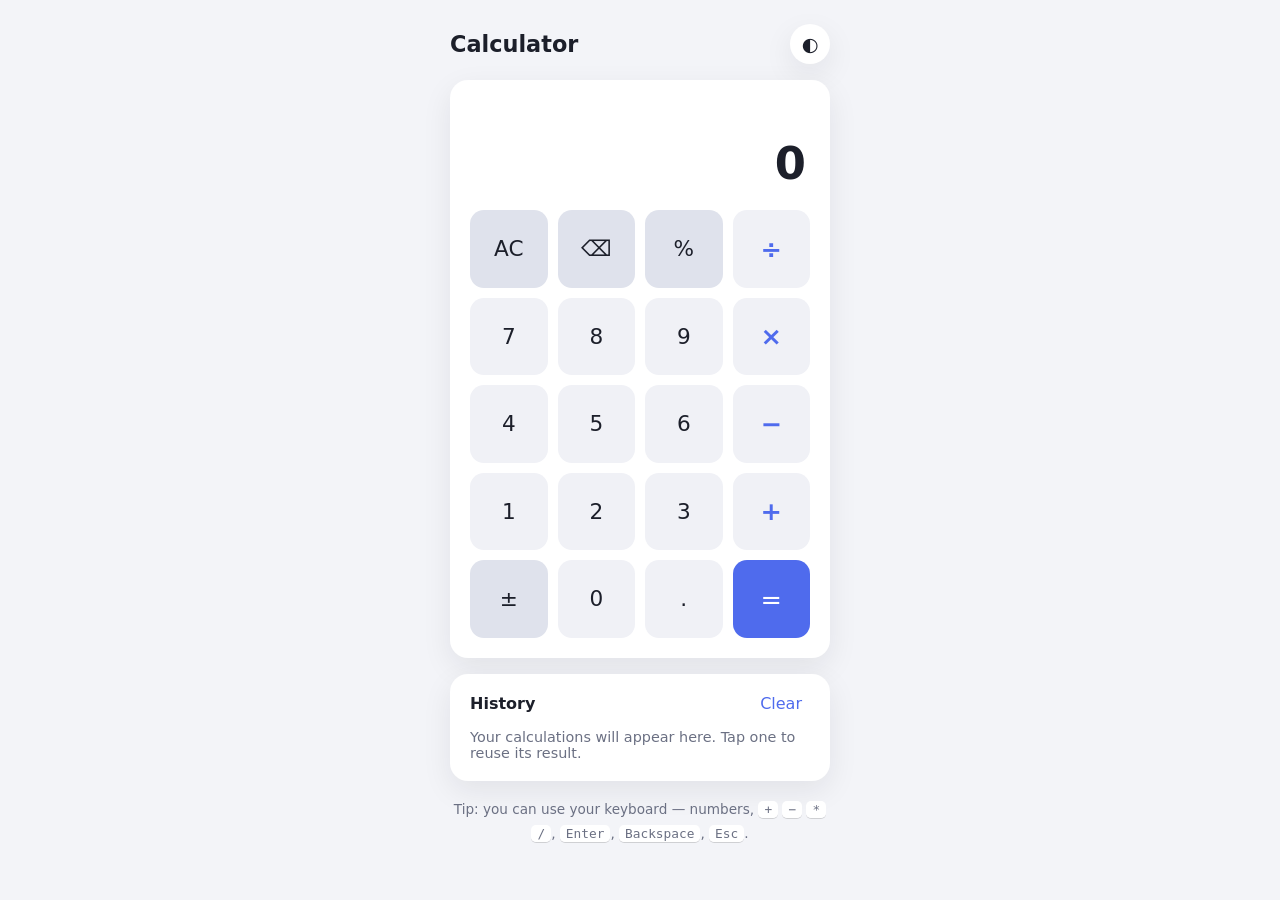
==== docs/index.html @ c147644c "Add user-friendly web version of the calculator Static HTML/CSS/JS calculator in docs/ with keyboard" ====
<!doctype html>
<html lang="en">
<head>
  <meta charset="utf-8">
  <meta name="viewport" content="width=device-width, initial-scale=1">
  <meta name="description" content="A simple, friendly calculator that runs in your browser.">
  <title>Calculator</title>
  <link rel="stylesheet" href="style.css">
</head>
<body>
  <main class="app">
    <header class="app-header">
      <h1>Calculator</h1>
      <button id="theme-toggle" class="icon-btn" type="button" aria-label="Switch to dark theme" title="Toggle theme">◐</button>
    </header>

    <section class="calculator" aria-label="Calculator">
      <div class="display" role="status" aria-live="polite">
        <div id="expression" class="expression"></div>
        <div id="result" class="result">0</div>
      </div>

      <div class="keys">
        <button class="key fn" data-action="clear" aria-label="Clear all">AC</button>
        <button class="key fn" data-action="backspace" aria-label="Delete last digit">⌫</button>
        <button class="key fn" data-action="percent" aria-label="Percent">%</button>
        <button class="key op" data-op="/" aria-label="Divide">÷</button>

        <button class="key" data-digit="7">7</button>
        <button class="key" data-digit="8">8</button>
        <button class="key" data-digit="9">9</button>
        <button class="key op" data-op="*" aria-label="Multiply">×</button>

        <button class="key" data-digit="4">4</button>
        <button class="key" data-digit="5">5</button>
        <button class="key" data-digit="6">6</button>
        <button class="key op" data-op="-" aria-label="Subtract">−</button>

        <button class="key" data-digit="1">1</button>
        <button class="key" data-digit="2">2</button>
        <button class="key" data-digit="3">3</button>
        <button class="key op" data-op="+" aria-label="Add">+</button>

        <button class="key fn" data-action="negate" aria-label="Change sign">±</button>
        <button class="key" data-digit="0">0</button>
        <button class="key" data-action="decimal" aria-label="Decimal point">.</button>
        <button class="key equals" data-action="equals" aria-label="Equals">=</button>
      </div>
    </section>

    <section class="history" aria-labelledby="history-title">
      <div class="history-header">
        <h2 id="history-title">History</h2>
        <button id="clear-history" class="text-btn" type="button">Clear</button>
      </div>
      <ol id="history-list" class="history-list"></ol>
      <p id="history-empty" class="history-empty">Your calculations will appear here. Tap one to reuse its result.</p>
    </section>

    <p class="hint">Tip: you can use your keyboard — numbers, <kbd>+</kbd> <kbd>−</kbd> <kbd>*</kbd> <kbd>/</kbd>, <kbd>Enter</kbd>, <kbd>Backspace</kbd>, <kbd>Esc</kbd>.</p>
  </main>

  <script src="script.js"></script>
</body>
</html>
---- docs/style.css ----
:root {
  --bg: #f3f4f8;
  --surface: #ffffff;
  --text: #1c1f2a;
  --muted: #6b7083;
  --key: #f0f1f6;
  --key-hover: #e4e6ee;
  --fn: #dfe2ec;
  --accent: #4f6bed;
  --accent-hover: #3f59d6;
  --accent-text: #ffffff;
  --error: #d64545;
  --shadow: 0 10px 30px rgba(20, 24, 40, 0.08);
  --radius: 18px;
}

@media (prefers-color-scheme: dark) {
  :root:not([data-theme="light"]) {
    --bg: #12141b;
    --surface: #1c1f29;
    --text: #eef0f6;
    --muted: #9095a8;
    --key: #272b38;
    --key-hover: #313646;
    --fn: #353a4b;
    --accent: #6d86ff;
    --accent-hover: #8297ff;
    --error: #ff7a7a;
    --shadow: 0 10px 30px rgba(0, 0, 0, 0.35);
  }
}

:root[data-theme="dark"] {
  --bg: #12141b;
  --surface: #1c1f29;
  --text: #eef0f6;
  --muted: #9095a8;
  --key: #272b38;
  --key-hover: #313646;
  --fn: #353a4b;
  --accent: #6d86ff;
  --accent-hover: #8297ff;
  --error: #ff7a7a;
  --shadow: 0 10px 30px rgba(0, 0, 0, 0.35);
}

* { box-sizing: border-box; }

body {
  margin: 0;
  min-height: 100vh;
  background: var(--bg);
  color: var(--text);
  font-family: system-ui, -apple-system, "Segoe UI", Roboto, sans-serif;
  display: flex;
  justify-content: center;
  padding: 24px 16px;
}

.app {
  width: 100%;
  max-width: 380px;
  display: flex;
  flex-direction: column;
  gap: 16px;
}

.app-header {
  display: flex;
  align-items: center;
  justify-content: space-between;
}

h1 { font-size: 1.4rem; margin: 0; }
h2 { font-size: 1rem; margin: 0; }

.icon-btn, .text-btn {
  border: none;
  background: var(--surface);
  color: var(--text);
  cursor: pointer;
  font: inherit;
  border-radius: 999px;
}
.icon-btn { width: 40px; height: 40px; font-size: 1.2rem; box-shadow: var(--shadow); }
.text-btn { background: transparent; color: var(--accent); padding: 4px 8px; }
.text-btn:hover { text-decoration: underline; }

.calculator {
  background: var(--surface);
  border-radius: var(--radius);
  box-shadow: var(--shadow);
  padding: 20px;
}

.display {
  text-align: right;
  padding: 8px 4px 20px;
  min-height: 110px;
  display: flex;
  flex-direction: column;
  justify-content: flex-end;
  overflow: hidden;
}
.expression {
  color: var(--muted);
  font-size: 1rem;
  min-height: 1.4em;
  white-space: nowrap;
  overflow: hidden;
  text-overflow: ellipsis;
}
.result {
  font-size: 2.8rem;
  font-weight: 600;
  line-height: 1.15;
  word-break: break-all;
  font-variant-numeric: tabular-nums;
}
.result.small { font-size: 1.9rem; }
.result.error { color: var(--error); font-size: 1.5rem; }

.keys {
  display: grid;
  grid-template-columns: repeat(4, 1fr);
  gap: 10px;
}

.key {
  aspect-ratio: 1 / 1;
  border: none;
  border-radius: 14px;
  background: var(--key);
  color: var(--text);
  font: inherit;
  font-size: 1.35rem;
  cursor: pointer;
  transition: background 0.12s, transform 0.06s;
  -webkit-tap-highlight-color: transparent;
}
.key:hover { background: var(--key-hover); }
.key:active, .key.pressed { transform: scale(0.95); }
.key.fn { background: var(--fn); }
.key.op { color: var(--accent); font-size: 1.6rem; font-weight: 600; }
.key.op.active { background: var(--accent); color: var(--accent-text); }
.key.equals { background: var(--accent); color: var(--accent-text); font-size: 1.6rem; }
.key.equals:hover { background: var(--accent-hover); }

button:focus-visible {
  outline: 3px solid var(--accent);
  outline-offset: 2px;
}

.history {
  background: var(--surface);
  border-radius: var(--radius);
  box-shadow: var(--shadow);
  padding: 16px 20px;
}
.history-header {
  display: flex;
  justify-content: space-between;
  align-items: center;
  margin-bottom: 8px;
}
.history-list {
  list-style: none;
  margin: 0;
  padding: 0;
  max-height: 220px;
  overflow-y: auto;
}
.history-list button {
  width: 100%;
  text-align: right;
  border: none;
  background: transparent;
  color: var(--text);
  font: inherit;
  padding: 8px 6px;
  border-radius: 8px;
  cursor: pointer;
}
.history-list button:hover { background: var(--key); }
.history-list .h-expr { display: block; color: var(--muted); font-size: 0.85rem; }
.history-list .h-res { font-weight: 600; font-size: 1.1rem; }
.history-empty { color: var(--muted); font-size: 0.9rem; margin: 4px 0; }

.hint { color: var(--muted); font-size: 0.85rem; text-align: center; margin: 0; line-height: 1.8; }
kbd {
  background: var(--surface);
  border-radius: 5px;
  padding: 1px 6px;
  font-size: 0.8rem;
  box-shadow: 0 1px 0 rgba(0, 0, 0, 0.15);
}
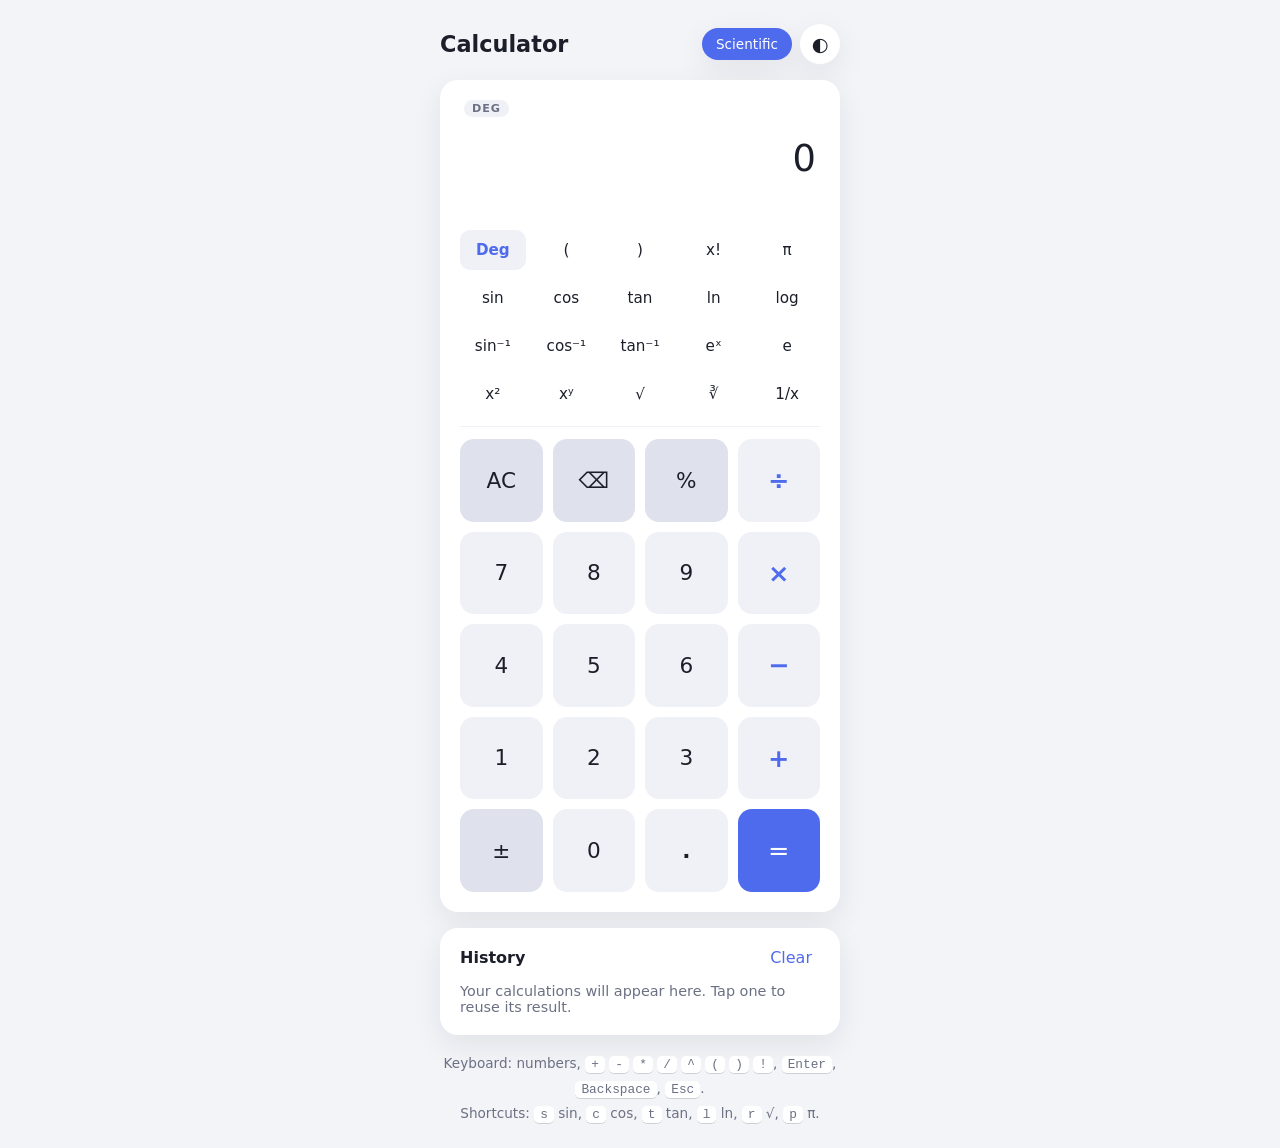
==== commit aa2973b6: "Add scientific functions to the web calculator Replace the two-number logic with a safe expression p" ====
--- a/docs/index.html
+++ b/docs/index.html
@@ -3,7 +3,7 @@
 <head>
   <meta charset="utf-8">
   <meta name="viewport" content="width=device-width, initial-scale=1">
-  <meta name="description" content="A simple, friendly calculator that runs in your browser.">
+  <meta name="description" content="A simple, friendly scientific calculator that runs in your browser.">
   <title>Calculator</title>
   <link rel="stylesheet" href="style.css">
 </head>
@@ -11,30 +11,60 @@
   <main class="app">
     <header class="app-header">
       <h1>Calculator</h1>
-      <button id="theme-toggle" class="icon-btn" type="button" aria-label="Switch to dark theme" title="Toggle theme">◐</button>
+      <div class="header-actions">
+        <button id="sci-toggle" class="pill-btn" type="button" aria-pressed="true" title="Show or hide scientific functions">Scientific</button>
+        <button id="theme-toggle" class="icon-btn" type="button" aria-label="Switch to dark theme" title="Toggle theme">◐</button>
+      </div>
     </header>
 
     <section class="calculator" aria-label="Calculator">
       <div class="display" role="status" aria-live="polite">
-        <div id="expression" class="expression"></div>
-        <div id="result" class="result">0</div>
+        <span id="angle-mode" class="angle-mode">DEG</span>
+        <div id="expression" class="expression">0</div>
+        <div id="result" class="result"></div>
+      </div>
+
+      <div class="sci-keys" aria-label="Scientific functions">
+        <button class="key sci" data-action="angle" title="Switch between degrees and radians">Deg</button>
+        <button class="key sci" data-insert="(" aria-label="Open parenthesis">(</button>
+        <button class="key sci" data-action="close" aria-label="Close parenthesis">)</button>
+        <button class="key sci" data-post="!" aria-label="Factorial" title="Factorial">x!</button>
+        <button class="key sci" data-insert="π" aria-label="Pi">π</button>
+
+        <button class="key sci" data-insert="sin(" title="Sine">sin</button>
+        <button class="key sci" data-insert="cos(" title="Cosine">cos</button>
+        <button class="key sci" data-insert="tan(" title="Tangent">tan</button>
+        <button class="key sci" data-insert="ln(" title="Natural logarithm">ln</button>
+        <button class="key sci" data-insert="log(" title="Logarithm base 10">log</button>
+
+        <button class="key sci" data-insert="sin⁻¹(" aria-label="Inverse sine" title="Inverse sine">sin⁻¹</button>
+        <button class="key sci" data-insert="cos⁻¹(" aria-label="Inverse cosine" title="Inverse cosine">cos⁻¹</button>
+        <button class="key sci" data-insert="tan⁻¹(" aria-label="Inverse tangent" title="Inverse tangent">tan⁻¹</button>
+        <button class="key sci" data-insert="e^(" aria-label="e to the power of" title="e to the power of x">eˣ</button>
+        <button class="key sci" data-insert="e" aria-label="Euler's number" title="Euler's number">e</button>
+
+        <button class="key sci" data-post="²" aria-label="Square" title="Square">x²</button>
+        <button class="key sci" data-op="^" aria-label="Power" title="x to the power of y">xʸ</button>
+        <button class="key sci" data-insert="√(" aria-label="Square root" title="Square root">√</button>
+        <button class="key sci" data-insert="∛(" aria-label="Cube root" title="Cube root">∛</button>
+        <button class="key sci" data-post="⁻¹" aria-label="Reciprocal" title="1 divided by x">1/x</button>
       </div>
 
       <div class="keys">
         <button class="key fn" data-action="clear" aria-label="Clear all">AC</button>
-        <button class="key fn" data-action="backspace" aria-label="Delete last digit">⌫</button>
-        <button class="key fn" data-action="percent" aria-label="Percent">%</button>
-        <button class="key op" data-op="/" aria-label="Divide">÷</button>
+        <button class="key fn" data-action="backspace" aria-label="Delete last">⌫</button>
+        <button class="key fn" data-post="%" aria-label="Percent">%</button>
+        <button class="key op" data-op="÷" aria-label="Divide">÷</button>
 
         <button class="key" data-digit="7">7</button>
         <button class="key" data-digit="8">8</button>
         <button class="key" data-digit="9">9</button>
-        <button class="key op" data-op="*" aria-label="Multiply">×</button>
+        <button class="key op" data-op="×" aria-label="Multiply">×</button>
 
         <button class="key" data-digit="4">4</button>
         <button class="key" data-digit="5">5</button>
         <button class="key" data-digit="6">6</button>
-        <button class="key op" data-op="-" aria-label="Subtract">−</button>
+        <button class="key op" data-op="−" aria-label="Subtract">−</button>
 
         <button class="key" data-digit="1">1</button>
         <button class="key" data-digit="2">2</button>
@@ -57,7 +87,11 @@
       <p id="history-empty" class="history-empty">Your calculations will appear here. Tap one to reuse its result.</p>
     </section>
 
-    <p class="hint">Tip: you can use your keyboard — numbers, <kbd>+</kbd> <kbd>−</kbd> <kbd>*</kbd> <kbd>/</kbd>, <kbd>Enter</kbd>, <kbd>Backspace</kbd>, <kbd>Esc</kbd>.</p>
+    <p class="hint">
+      Keyboard: numbers, <kbd>+</kbd> <kbd>-</kbd> <kbd>*</kbd> <kbd>/</kbd> <kbd>^</kbd> <kbd>(</kbd> <kbd>)</kbd> <kbd>!</kbd>,
+      <kbd>Enter</kbd>, <kbd>Backspace</kbd>, <kbd>Esc</kbd>.<br>
+      Shortcuts: <kbd>s</kbd> sin, <kbd>c</kbd> cos, <kbd>t</kbd> tan, <kbd>l</kbd> ln, <kbd>r</kbd> √, <kbd>p</kbd> π.
+    </p>
   </main>
 
   <script src="script.js"></script>
--- a/docs/style.css
+++ b/docs/style.css
@@ -59,7 +59,7 @@
 
 .app {
   width: 100%;
-  max-width: 380px;
+  max-width: 400px;
   display: flex;
   flex-direction: column;
   gap: 16px;
@@ -82,6 +82,19 @@
   font: inherit;
   border-radius: 999px;
 }
+.header-actions { display: flex; gap: 8px; align-items: center; }
+.pill-btn {
+  border: none;
+  font: inherit;
+  font-size: 0.85rem;
+  padding: 8px 14px;
+  border-radius: 999px;
+  cursor: pointer;
+  background: var(--surface);
+  color: var(--muted);
+  box-shadow: var(--shadow);
+}
+.pill-btn[aria-pressed="true"] { background: var(--accent); color: var(--accent-text); }
 .icon-btn { width: 40px; height: 40px; font-size: 1.2rem; box-shadow: var(--shadow); }
 .text-btn { background: transparent; color: var(--accent); padding: 4px 8px; }
 .text-btn:hover { text-decoration: underline; }
@@ -94,31 +107,47 @@
 }
 
 .display {
+  position: relative;
   text-align: right;
-  padding: 8px 4px 20px;
-  min-height: 110px;
+  padding: 22px 4px 16px;
+  min-height: 130px;
   display: flex;
   flex-direction: column;
   justify-content: flex-end;
-  overflow: hidden;
-}
+  gap: 4px;
+  font-variant-numeric: tabular-nums;
+}
+.angle-mode {
+  position: absolute;
+  top: 0;
+  left: 4px;
+  font-size: 0.7rem;
+  font-weight: 700;
+  letter-spacing: 0.08em;
+  color: var(--muted);
+  background: var(--key);
+  padding: 2px 8px;
+  border-radius: 999px;
+}
+/* While typing: expression is big, live preview is small. */
 .expression {
+  font-size: 2.3rem;
+  font-weight: 500;
+  line-height: 1.2;
+  word-break: break-all;
+}
+.expression.long { font-size: 1.6rem; }
+.result {
   color: var(--muted);
-  font-size: 1rem;
-  min-height: 1.4em;
-  white-space: nowrap;
-  overflow: hidden;
-  text-overflow: ellipsis;
-}
-.result {
-  font-size: 2.8rem;
-  font-weight: 600;
-  line-height: 1.15;
+  font-size: 1.2rem;
+  min-height: 1.5em;
   word-break: break-all;
-  font-variant-numeric: tabular-nums;
-}
-.result.small { font-size: 1.9rem; }
-.result.error { color: var(--error); font-size: 1.5rem; }
+}
+/* After "=": expression shrinks, answer becomes the hero. */
+.display.done .expression { font-size: 1rem; color: var(--muted); font-weight: 400; }
+.display.done .result { color: var(--text); font-size: 2.6rem; font-weight: 600; line-height: 1.15; }
+.display.done .result.long { font-size: 1.8rem; }
+.display.has-error .result { color: var(--error); font-size: 1rem; }
 
 .keys {
   display: grid;
@@ -141,6 +170,27 @@
 .key:hover { background: var(--key-hover); }
 .key:active, .key.pressed { transform: scale(0.95); }
 .key.fn { background: var(--fn); }
+.key[data-action="decimal"] { font-weight: 700; }
+
+.sci-keys {
+  display: grid;
+  grid-template-columns: repeat(5, 1fr);
+  gap: 8px;
+  margin-bottom: 12px;
+  padding-bottom: 12px;
+  border-bottom: 1px solid var(--key);
+}
+.sci-keys[hidden] { display: none; }
+.key.sci {
+  aspect-ratio: auto;
+  height: 40px;
+  border-radius: 10px;
+  font-size: 0.95rem;
+  background: transparent;
+  color: var(--text);
+}
+.key.sci:hover { background: var(--key); }
+.key.sci[data-action="angle"] { color: var(--accent); font-weight: 600; background: var(--key); }
 .key.op { color: var(--accent); font-size: 1.6rem; font-weight: 600; }
 .key.op.active { background: var(--accent); color: var(--accent-text); }
 .key.equals { background: var(--accent); color: var(--accent-text); font-size: 1.6rem; }
